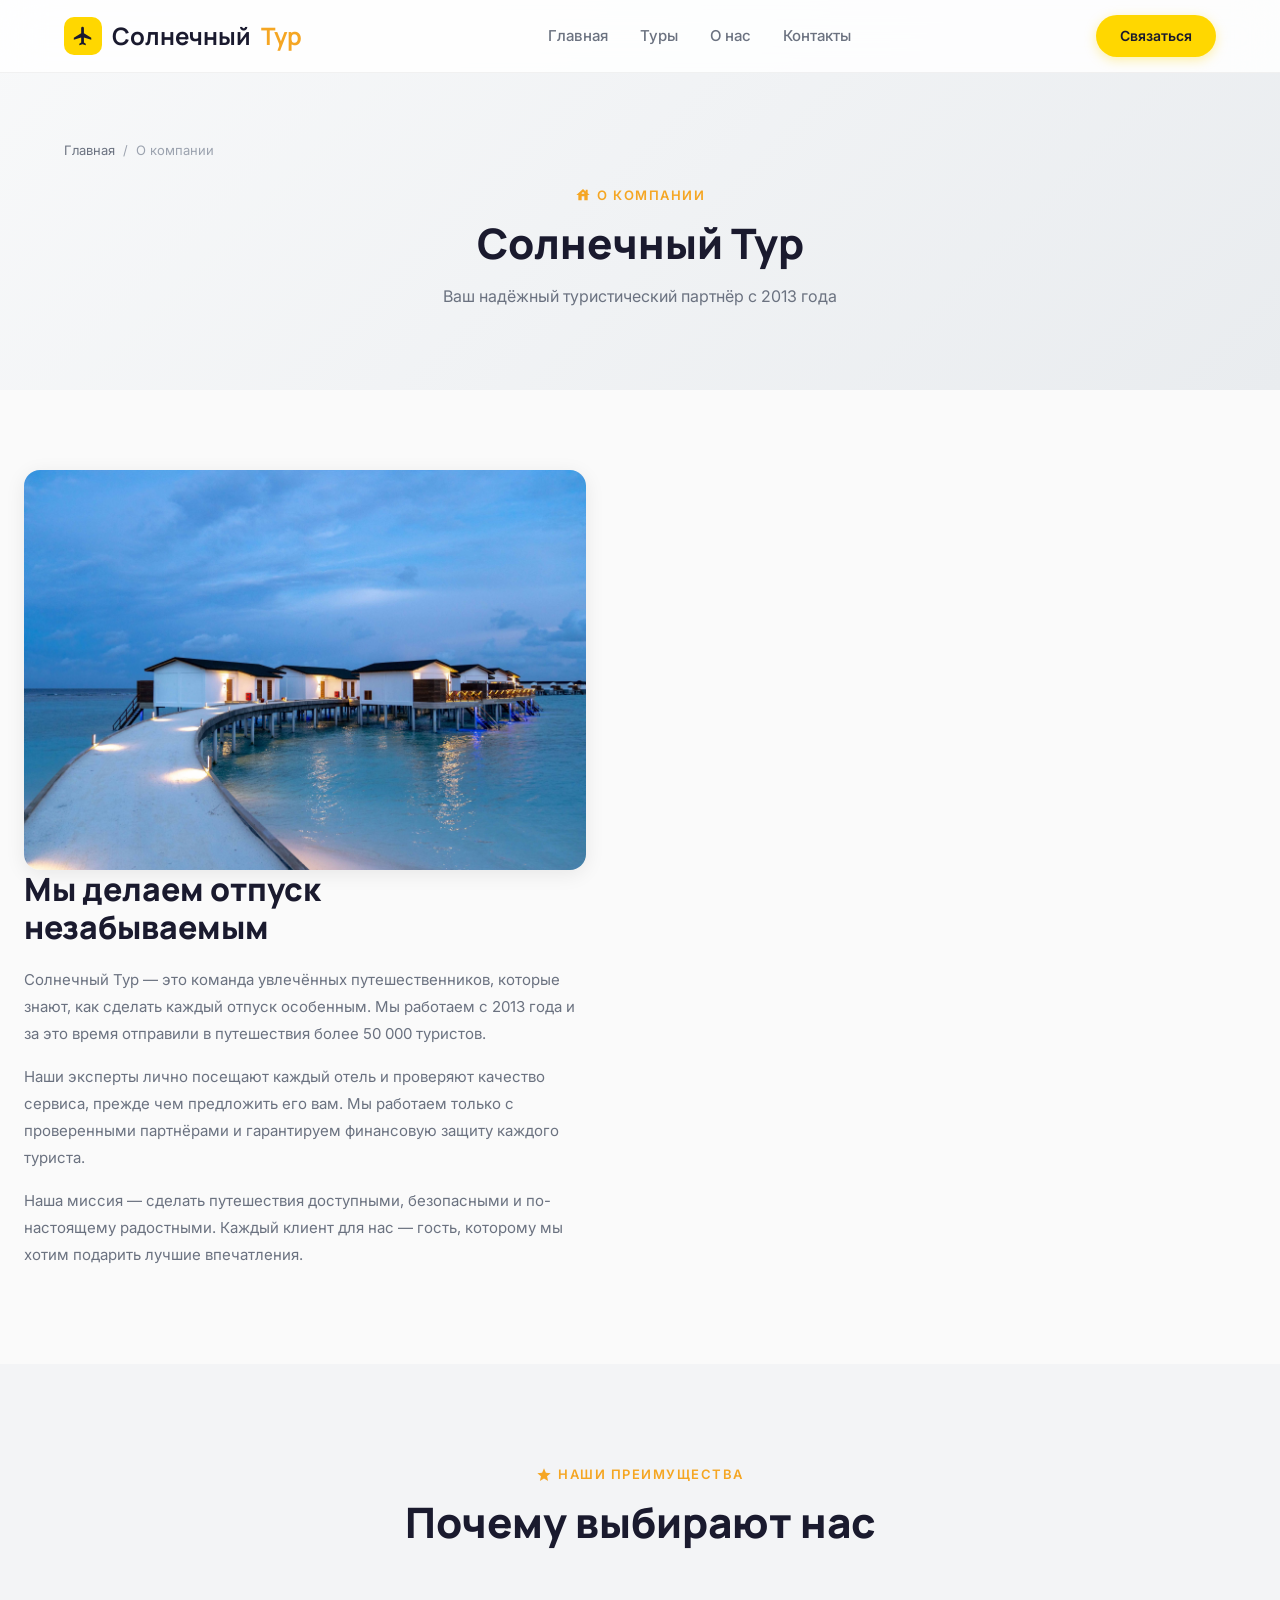
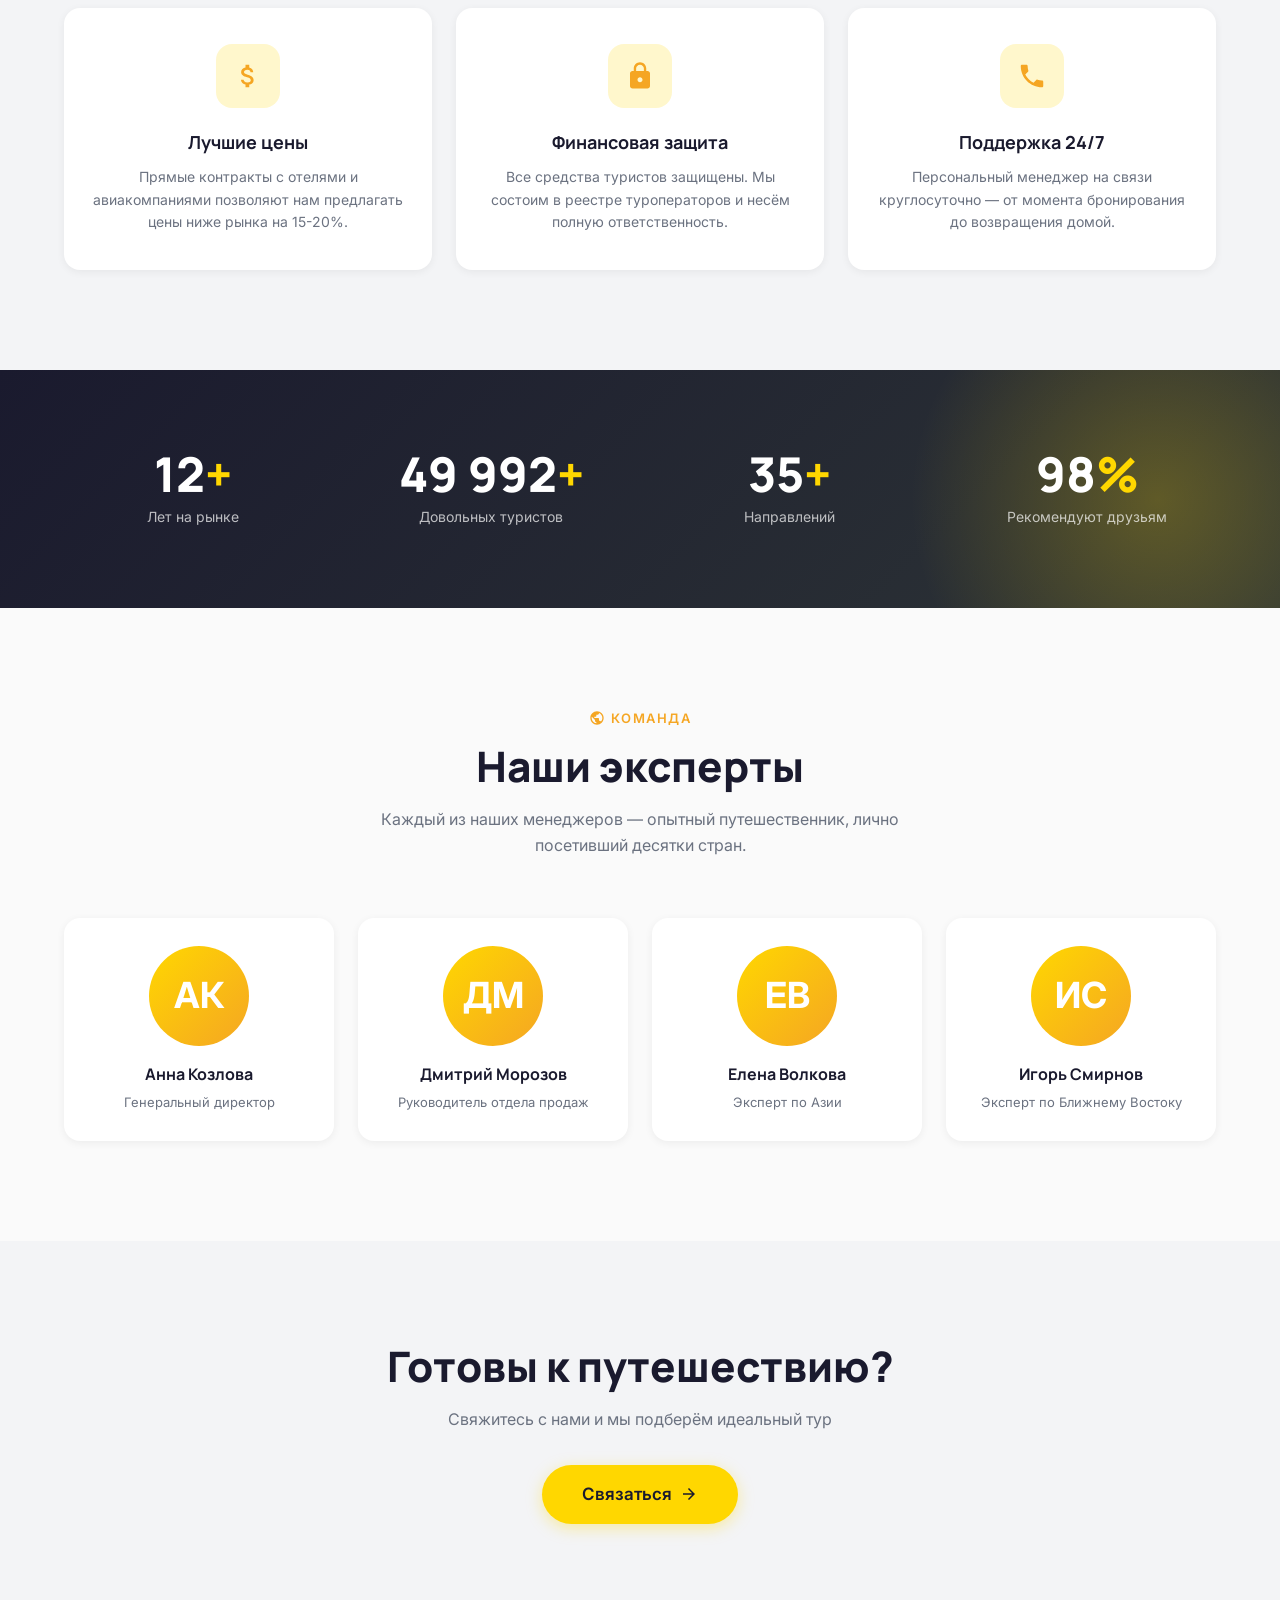
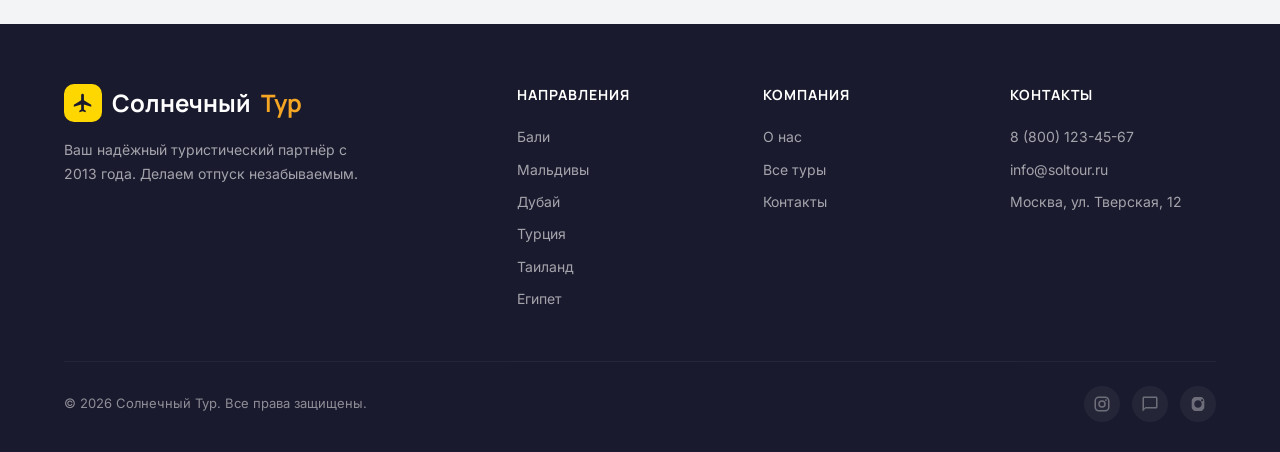
==== about.html @ a958a820 "Travel Agency: bottom nav + mobile optimized" ====
<!DOCTYPE html>
<html lang="ru">
<head>
  <meta charset="UTF-8">
  <meta name="viewport" content="width=device-width, initial-scale=1.0">
  <title>О компании — Солнечный Тур</title>
  <meta name="description" content="Солнечный Тур — турагенство с 12-летним опытом. Команда профессионалов, тысячи довольных туристов.">
  <link rel="preconnect" href="https://fonts.googleapis.com">
  <link rel="preconnect" href="https://fonts.gstatic.com" crossorigin>
  <link href="https://fonts.googleapis.com/css2?family=Inter:wght@400;500;600;700&family=Manrope:wght@600;700;800&display=swap" rel="stylesheet">
  <link rel="stylesheet" href="styles/style.css">
</head>
<body class="loading">

  <!-- Preloader -->
  <div class="preloader" id="preloader">
    <div class="preloader-logo">Солнечный<span>Тур</span></div>
    <div class="preloader-spinner"></div>
  </div>

  <!-- Header -->
  <header class="header" id="header">
    <div class="container header-inner">
      <a href="index.html" class="logo">
        <div class="logo-icon"><svg viewBox="0 0 24 24"><path d="M21 16v-2l-8-5V3.5A1.5 1.5 0 0 0 11.5 2 1.5 1.5 0 0 0 10 3.5V9l-8 5v2l8-2.5V19l-2 1.5V22l3.5-1 3.5 1v-1.5L13 19v-5.5l8 2.5z"/></svg></div>
        Солнечный<span>Тур</span>
      </a>
      <nav class="nav">
        <a href="index.html">Главная</a>
        <a href="catalog.html">Туры</a>
        <a href="about.html">О нас</a>
        <a href="contacts.html">Контакты</a>
      </nav>
      <a href="contacts.html" class="header-cta">Связаться</a>
    </div>
  </header>

  <!-- About Hero -->
  <section class="about-hero">
    <div class="container">
      <div class="breadcrumbs">
        <a href="index.html">Главная</a>
        <span class="sep">/</span>
        <span>О компании</span>
      </div>
      <div class="section-label"><svg viewBox="0 0 24 24"><path d="M19 9.3V4h-3v2.6L12 3 2 12h3v8h5v-6h4v6h5v-8h3l-3-2.7zm-9 .7c0-1.1.9-2 2-2s2 .9 2 2h-4z"/></svg> О компании</div>
      <h1 class="section-title">Солнечный Тур</h1>
      <p class="section-subtitle">Ваш надёжный туристический партнёр с 2013 года</p>
    </div>
  </section>

  <!-- About Intro -->
  <section class="about-intro">
    <div class="container">
      <div class="about-intro-img anim anim-left">
        <img src="images/maldives.jpg" alt="Путешествие" loading="lazy">
      </div>
      <div class="about-intro-text anim anim-right">
        <h2>Мы делаем отпуск <br>незабываемым</h2>
        <p>Солнечный Тур — это команда увлечённых путешественников, которые знают, как сделать каждый отпуск особенным. Мы работаем с 2013 года и за это время отправили в путешествия более 50 000 туристов.</p>
        <p>Наши эксперты лично посещают каждый отель и проверяют качество сервиса, прежде чем предложить его вам. Мы работаем только с проверенными партнёрами и гарантируем финансовую защиту каждого туриста.</p>
        <p>Наша миссия — сделать путешествия доступными, безопасными и по-настоящему радостными. Каждый клиент для нас — гость, которому мы хотим подарить лучшие впечатления.</p>
      </div>
    </div>
  </section>

  <!-- Advantages -->
  <section class="section section-alt">
    <div class="container">
      <div class="section-header anim anim-up">
        <div class="section-label"><svg viewBox="0 0 24 24"><path d="M12 17.27L18.18 21l-1.64-7.03L22 9.24l-7.19-.61L12 2 9.19 8.63 2 9.24l5.46 4.73L5.82 21z"/></svg> Наши преимущества</div>
        <h2 class="section-title">Почему выбирают нас</h2>
      </div>
      <div class="advantages-grid" data-anim-children="up">
        <div class="advantage-card anim anim-up">
          <div class="advantage-icon"><svg viewBox="0 0 24 24"><path d="M11.8 10.9c-2.27-.59-3-1.2-3-2.15 0-1.09 1.01-1.85 2.7-1.85 1.78 0 2.44.85 2.5 2.1h2.21c-.07-1.72-1.12-3.3-3.21-3.81V3h-3v2.16c-1.94.42-3.5 1.68-3.5 3.61 0 2.31 1.91 3.46 4.7 4.13 2.5.6 3 1.48 3 2.41 0 .69-.49 1.79-2.7 1.79-2.06 0-2.87-.92-2.98-2.1h-2.2c.12 2.19 1.76 3.42 3.68 3.83V21h3v-2.15c1.95-.37 3.5-1.5 3.5-3.55 0-2.84-2.43-3.81-4.7-4.4z"/></svg></div>
          <div class="advantage-title">Лучшие цены</div>
          <div class="advantage-desc">Прямые контракты с отелями и авиакомпаниями позволяют нам предлагать цены ниже рынка на 15-20%.</div>
        </div>
        <div class="advantage-card anim anim-up">
          <div class="advantage-icon"><svg viewBox="0 0 24 24"><path d="M18 8h-1V6c0-2.76-2.24-5-5-5S7 3.24 7 6v2H6c-1.1 0-2 .9-2 2v10c0 1.1.9 2 2 2h12c1.1 0 2-.9 2-2V10c0-1.1-.9-2-2-2zm-6 9c-1.1 0-2-.9-2-2s.9-2 2-2 2 .9 2 2-.9 2-2 2zm3.1-9H8.9V6c0-1.71 1.39-3.1 3.1-3.1 1.71 0 3.1 1.39 3.1 3.1v2z"/></svg></div>
          <div class="advantage-title">Финансовая защита</div>
          <div class="advantage-desc">Все средства туристов защищены. Мы состоим в реестре туроператоров и несём полную ответственность.</div>
        </div>
        <div class="advantage-card anim anim-up">
          <div class="advantage-icon"><svg viewBox="0 0 24 24"><path d="M20 15.5c-1.25 0-2.45-.2-3.57-.57-.35-.11-.74-.03-1.02.24l-2.2 2.2c-2.83-1.44-5.15-3.75-6.59-6.59l2.2-2.21c.28-.26.36-.65.25-1C8.7 6.45 8.5 5.25 8.5 4c0-.55-.45-1-1-1H4c-.55 0-1 .45-1 1 0 9.39 7.61 17 17 17 .55 0 1-.45 1-1v-3.5c0-.55-.45-1-1-1z"/></svg></div>
          <div class="advantage-title">Поддержка 24/7</div>
          <div class="advantage-desc">Персональный менеджер на связи круглосуточно — от момента бронирования до возвращения домой.</div>
        </div>
      </div>
    </div>
  </section>

  <!-- Counters -->
  <section class="counters">
    <div class="container">
      <div class="counters-grid">
        <div class="counter-item anim anim-up">
          <div class="counter-number"><span class="counter-scroll" data-target="12">0</span><span class="accent">+</span></div>
          <div class="counter-label">Лет на рынке</div>
        </div>
        <div class="counter-item anim anim-up">
          <div class="counter-number"><span class="counter-scroll" data-target="50000">0</span><span class="accent">+</span></div>
          <div class="counter-label">Довольных туристов</div>
        </div>
        <div class="counter-item anim anim-up">
          <div class="counter-number"><span class="counter-scroll" data-target="35">0</span><span class="accent">+</span></div>
          <div class="counter-label">Направлений</div>
        </div>
        <div class="counter-item anim anim-up">
          <div class="counter-number"><span class="counter-scroll" data-target="98">0</span><span class="accent">%</span></div>
          <div class="counter-label">Рекомендуют друзьям</div>
        </div>
      </div>
    </div>
  </section>

  <!-- Team -->
  <section class="section">
    <div class="container">
      <div class="section-header anim anim-up">
        <div class="section-label"><svg viewBox="0 0 24 24"><path d="M12 2C6.48 2 2 6.48 2 12s4.48 10 10 10 10-4.48 10-10S17.52 2 12 2zm-1 17.93c-3.94-.49-7-3.85-7-7.93 0-.62.08-1.21.21-1.79L9 15v1c0 1.1.9 2 2 2v1.93zm6.9-2.54c-.26-.81-1-1.39-1.9-1.39h-1v-3c0-.55-.45-1-1-1H8v-2h2c.55 0 1-.45 1-1V7h2c1.1 0 2-.9 2-2v-.41c2.93 1.19 5 4.06 5 7.41 0 2.08-.8 3.97-2.1 5.39z"/></svg> Команда</div>
        <h2 class="section-title">Наши эксперты</h2>
        <p class="section-subtitle">Каждый из наших менеджеров — опытный путешественник, лично посетивший десятки стран.</p>
      </div>
      <div class="team-grid" data-anim-children="up">
        <div class="team-card anim anim-up">
          <div class="team-card-img">АК</div>
          <div class="team-card-name">Анна Козлова</div>
          <div class="team-card-role">Генеральный директор</div>
        </div>
        <div class="team-card anim anim-up">
          <div class="team-card-img">ДМ</div>
          <div class="team-card-name">Дмитрий Морозов</div>
          <div class="team-card-role">Руководитель отдела продаж</div>
        </div>
        <div class="team-card anim anim-up">
          <div class="team-card-img">ЕВ</div>
          <div class="team-card-name">Елена Волкова</div>
          <div class="team-card-role">Эксперт по Азии</div>
        </div>
        <div class="team-card anim anim-up">
          <div class="team-card-img">ИС</div>
          <div class="team-card-name">Игорь Смирнов</div>
          <div class="team-card-role">Эксперт по Ближнему Востоку</div>
        </div>
      </div>
    </div>
  </section>

  <!-- CTA -->
  <section class="section section-alt">
    <div class="container" style="text-align: center;">
      <div class="anim anim-up">
        <h2 class="section-title" style="margin-bottom: 16px;">Готовы к путешествию?</h2>
        <p class="section-subtitle" style="margin: 0 auto 32px;">Свяжитесь с нами и мы подберём идеальный тур</p>
        <a href="contacts.html" class="btn-primary" style="font-size: 17px; padding: 16px 40px;">Связаться <svg viewBox="0 0 24 24"><path d="M12 4l-1.41 1.41L16.17 11H4v2h12.17l-5.58 5.59L12 20l8-8z"/></svg></a>
      </div>
    </div>
  </section>

  <!-- Footer -->
  <footer class="footer">
    <div class="container">
      <div class="footer-grid">
        <div class="footer-brand">
          <div class="logo"><div class="logo-icon"><svg viewBox="0 0 24 24"><path d="M21 16v-2l-8-5V3.5A1.5 1.5 0 0 0 11.5 2 1.5 1.5 0 0 0 10 3.5V9l-8 5v2l8-2.5V19l-2 1.5V22l3.5-1 3.5 1v-1.5L13 19v-5.5l8 2.5z"/></svg></div>Солнечный<span>Тур</span></div>
          <p>Ваш надёжный туристический партнёр с 2013 года. Делаем отпуск незабываемым.</p>
        </div>
        <div class="footer-col">
          <div class="footer-col-title">Направления</div>
          <a href="tour.html?id=bali">Бали</a>
          <a href="tour.html?id=maldives">Мальдивы</a>
          <a href="tour.html?id=dubai">Дубай</a>
          <a href="tour.html?id=turkey">Турция</a>
          <a href="tour.html?id=thailand">Таиланд</a>
          <a href="tour.html?id=egypt">Египет</a>
        </div>
        <div class="footer-col">
          <div class="footer-col-title">Компания</div>
          <a href="about.html">О нас</a>
          <a href="catalog.html">Все туры</a>
          <a href="contacts.html">Контакты</a>
        </div>
        <div class="footer-col">
          <div class="footer-col-title">Контакты</div>
          <a href="tel:+78001234567">8 (800) 123-45-67</a>
          <a href="mailto:info@soltour.ru">info@soltour.ru</a>
          <a href="#">Москва, ул. Тверская, 12</a>
        </div>
      </div>
      <div class="footer-bottom">
        <div>&copy; 2026 Солнечный Тур. Все права защищены.</div>
        <div class="footer-socials">
          <a href="#" class="footer-social"><svg viewBox="0 0 24 24"><path d="M7.8 2h8.4C19.4 2 22 4.6 22 7.8v8.4a5.8 5.8 0 0 1-5.8 5.8H7.8C4.6 22 2 19.4 2 16.2V7.8A5.8 5.8 0 0 1 7.8 2m-.2 2A3.6 3.6 0 0 0 4 7.6v8.8C4 18.39 5.61 20 7.6 20h8.8a3.6 3.6 0 0 0 3.6-3.6V7.6C20 5.61 18.39 4 16.4 4H7.6m9.65 1.5a1.25 1.25 0 0 1 1.25 1.25A1.25 1.25 0 0 1 17.25 8 1.25 1.25 0 0 1 16 6.75a1.25 1.25 0 0 1 1.25-1.25M12 7a5 5 0 0 1 5 5 5 5 0 0 1-5 5 5 5 0 0 1-5-5 5 5 0 0 1 5-5m0 2a3 3 0 0 0-3 3 3 3 0 0 0 3 3 3 3 0 0 0 3-3 3 3 0 0 0-3-3z"/></svg></a>
          <a href="#" class="footer-social"><svg viewBox="0 0 24 24"><path d="M20 2H4c-1.1 0-2 .9-2 2v18l4-4h14c1.1 0 2-.9 2-2V4c0-1.1-.9-2-2-2zm0 14H6l-2 2V4h16v12z"/></svg></a>
          <a href="#" class="footer-social"><svg viewBox="0 0 24 24"><path d="M19.54 5.23l-1.39-1.68C17.67 3.05 16.91 2.7 16 2.7H8c-.91 0-1.67.35-2.15.85L4.46 5.23C3.93 5.87 3.6 6.7 3.6 7.6v8.8c0 .9.33 1.73.86 2.37l1.39 1.68c.48.5 1.24.85 2.15.85h8c.91 0 1.67-.35 2.15-.85l1.39-1.68c.53-.64.86-1.47.86-2.37V7.6c0-.9-.33-1.73-.86-2.37zM12 17c-2.76 0-5-2.24-5-5s2.24-5 5-5 5 2.24 5 5-2.24 5-5 5zm5.5-8.5c-.83 0-1.5-.67-1.5-1.5s.67-1.5 1.5-1.5 1.5.67 1.5 1.5-.67 1.5-1.5 1.5z"/></svg></a>
        </div>
      </div>
    </div>
  </footer>

  <!-- Bottom Mobile Navigation -->
  <nav class="bottom-nav">
    <a href="index.html" class="bottom-nav-item" data-page="home">
      <svg class="bottom-nav-icon" viewBox="0 0 24 24" fill="none" stroke="currentColor" stroke-width="2" stroke-linecap="round" stroke-linejoin="round"><path d="M3 9l9-7 9 7v11a2 2 0 0 1-2 2H5a2 2 0 0 1-2-2z"/><polyline points="9 22 9 12 15 12 15 22"/></svg>
      <span class="bottom-nav-label">Главная</span>
    </a>
    <a href="catalog.html" class="bottom-nav-item" data-page="catalog">
      <svg class="bottom-nav-icon" viewBox="0 0 24 24" fill="none" stroke="currentColor" stroke-width="2" stroke-linecap="round" stroke-linejoin="round"><circle cx="12" cy="12" r="10"/><line x1="2" y1="12" x2="22" y2="12"/><path d="M12 2a15.3 15.3 0 0 1 4 10 15.3 15.3 0 0 1-4 10 15.3 15.3 0 0 1-4-10 15.3 15.3 0 0 1 4-10z"/></svg>
      <span class="bottom-nav-label">Туры</span>
    </a>
    <a href="about.html" class="bottom-nav-item" data-page="about">
      <svg class="bottom-nav-icon" viewBox="0 0 24 24" fill="none" stroke="currentColor" stroke-width="2" stroke-linecap="round" stroke-linejoin="round"><circle cx="12" cy="12" r="10"/><line x1="12" y1="16" x2="12" y2="12"/><line x1="12" y1="8" x2="12.01" y2="8"/></svg>
      <span class="bottom-nav-label">О нас</span>
    </a>
    <a href="contacts.html" class="bottom-nav-item" data-page="contacts">
      <svg class="bottom-nav-icon" viewBox="0 0 24 24" fill="none" stroke="currentColor" stroke-width="2" stroke-linecap="round" stroke-linejoin="round"><path d="M22 16.92v3a2 2 0 0 1-2.18 2 19.79 19.79 0 0 1-8.63-3.07 19.5 19.5 0 0 1-6-6 19.79 19.79 0 0 1-3.07-8.67A2 2 0 0 1 4.11 2h3a2 2 0 0 1 2 1.72 12.84 12.84 0 0 0 .7 2.81 2 2 0 0 1-.45 2.11L8.09 9.91a16 16 0 0 0 6 6l1.27-1.27a2 2 0 0 1 2.11-.45 12.84 12.84 0 0 0 2.81.7A2 2 0 0 1 22 16.92z"/></svg>
      <span class="bottom-nav-label">Контакты</span>
    </a>
  </nav>

  <script src="javascript/main.js"></script>
</body>
</html>
---- styles/style.css ----
/* ===== RESET & BASE ===== */
*, *::before, *::after { margin: 0; padding: 0; box-sizing: border-box; }

:root {
  --white: #FFFFFF;
  --bg: #FAFAFA;
  --bg-alt: #F3F4F6;
  --text-dark: #1A1A2E;
  --text-gray: #6B7280;
  --text-light: #9CA3AF;
  --accent: #FFD700;
  --accent-hover: #FFE44D;
  --accent-light: rgba(255, 215, 0, 0.2);
  --accent-dark: #F5A623;
  --red: #E63946;
  --red-light: rgba(230, 57, 70, 0.1);
  --card-bg: #FFFFFF;
  --shadow-sm: 0 2px 8px rgba(0,0,0,0.06);
  --shadow-md: 0 4px 20px rgba(0,0,0,0.08);
  --shadow-lg: 0 8px 40px rgba(0,0,0,0.12);
  --radius: 16px;
  --radius-sm: 10px;
  --radius-pill: 30px;
  --transition: 0.3s cubic-bezier(0.4, 0, 0.2, 1);
  --font-body: 'Inter', sans-serif;
  --font-heading: 'Manrope', sans-serif;
}

html { scroll-behavior: smooth; overflow-x: clip; }
body {
  font-family: var(--font-body);
  background: var(--bg);
  color: var(--text-dark);
  line-height: 1.6;
  overflow-x: clip;
  -webkit-font-smoothing: antialiased;
}

a { text-decoration: none; color: inherit; }
ul { list-style: none; }
img { max-width: 100%; height: auto; display: block; }
button { cursor: pointer; border: none; background: none; font-family: inherit; }
input, textarea, select { font-family: inherit; }

.container { max-width: 1200px; margin: 0 auto; padding: 0 24px; }

/* ===== SVG ICONS ===== */
.icon {
  display: inline-flex;
  align-items: center;
  justify-content: center;
  width: 1em;
  height: 1em;
  flex-shrink: 0;
}
.icon svg {
  width: 100%;
  height: 100%;
  fill: currentColor;
}

/* ===== ANIMATIONS ===== */
@keyframes fadeInUp {
  from { opacity: 0; transform: translateY(40px); }
  to { opacity: 1; transform: translateY(0); }
}
@keyframes float {
  0%, 100% { transform: translateY(0); }
  50% { transform: translateY(-10px); }
}
@keyframes pulse {
  0%, 100% { transform: scale(1); }
  50% { transform: scale(1.05); }
}
@keyframes planeFly {
  0% { transform: translateX(-220px) translateY(0); opacity: 0; }
  5% { opacity: 0.85; }
  90% { opacity: 0.85; }
  100% { transform: translateX(calc(100vw + 220px)) translateY(-30px); opacity: 0; }
}
@keyframes spin { to { transform: rotate(360deg); } }

.anim { opacity: 0; transition: opacity 0.6s ease, transform 0.6s ease; }
.anim-up { transform: translateY(40px); }
.anim-left { transform: translateX(-40px); }
.anim-right { transform: translateX(40px); }
.anim-scale { transform: scale(0.9); }
.anim-show { opacity: 1 !important; transform: translateY(0) translateX(0) scale(1) !important; }

[data-anim-children="up"] > *:nth-child(1) { transition-delay: 0.0s; }
[data-anim-children="up"] > *:nth-child(2) { transition-delay: 0.06s; }
[data-anim-children="up"] > *:nth-child(3) { transition-delay: 0.12s; }
[data-anim-children="up"] > *:nth-child(4) { transition-delay: 0.18s; }
[data-anim-children="up"] > *:nth-child(5) { transition-delay: 0.24s; }
[data-anim-children="up"] > *:nth-child(6) { transition-delay: 0.30s; }
[data-anim-children="up"] > *:nth-child(7) { transition-delay: 0.36s; }
[data-anim-children="up"] > *:nth-child(8) { transition-delay: 0.42s; }

/* ===== HEADER ===== */
.header {
  position: fixed;
  top: 0;
  left: 0;
  right: 0;
  z-index: 1000;
  background: rgba(255, 255, 255, 0.85);
  backdrop-filter: blur(20px);
  -webkit-backdrop-filter: blur(20px);
  border-bottom: 1px solid rgba(0,0,0,0.05);
  transition: var(--transition);
}
.header.scrolled { box-shadow: var(--shadow-sm); }
.header-inner {
  display: flex;
  align-items: center;
  justify-content: space-between;
  height: 72px;
}
.logo {
  font-family: var(--font-heading);
  font-weight: 700;
  font-size: 24px;
  color: var(--text-dark);
  display: flex;
  align-items: center;
  gap: 10px;
}
.logo-icon {
  width: 38px;
  height: 38px;
  background: var(--accent);
  border-radius: 10px;
  display: flex;
  align-items: center;
  justify-content: center;
}
.logo-icon svg { width: 22px; height: 22px; fill: var(--text-dark); }
.logo span { color: var(--accent-dark); }

.nav { display: flex; align-items: center; gap: 32px; }
.nav a {
  font-size: 15px;
  font-weight: 500;
  color: var(--text-gray);
  transition: var(--transition);
  position: relative;
}
.nav a::after {
  content: '';
  position: absolute;
  bottom: -4px;
  left: 0;
  width: 0;
  height: 2px;
  background: var(--accent);
  transition: var(--transition);
  border-radius: 1px;
}
.nav a:hover { color: var(--text-dark); }
.nav a:hover::after { width: 100%; }

.header-cta {
  background: var(--accent);
  color: var(--text-dark);
  padding: 10px 24px;
  border-radius: var(--radius-pill);
  font-weight: 600;
  font-size: 14px;
  transition: var(--transition);
  box-shadow: 0 3px 12px rgba(255,215,0,0.35);
}
.header-cta:hover { background: var(--accent-hover); transform: translateY(-1px); box-shadow: 0 6px 20px rgba(255,215,0,0.5); }
.header-cta:active { transform: translateY(1px); box-shadow: 0 2px 6px rgba(255,215,0,0.3); }

/* ===== HERO ===== */
.hero {
  position: relative;
  min-height: 100vh;
  display: flex;
  align-items: center;
  overflow: hidden;
  background: #1A1A2E;
}
.hero-bg { position: absolute; inset: 0; z-index: 1; }
.hero-bg img { width: 100%; height: 100%; object-fit: cover; }
.hero-overlay {
  position: absolute;
  inset: 0;
  background: linear-gradient(135deg, rgba(26,26,46,0.65) 0%, rgba(26,26,46,0.4) 40%, rgba(26,26,46,0.25) 70%, rgba(255,215,0,0.1) 100%);
  z-index: 2;
}
/* Airplane animation removed — photo is now the hero background */

.hero-content {
  position: relative;
  z-index: 4;
  color: white;
  max-width: 700px;
  margin-left: 0;
  padding-right: 40px;
  padding-left: 24px;
}
.hero-title {
  font-family: var(--font-heading);
  font-size: clamp(40px, 6vw, 72px);
  font-weight: 800;
  line-height: 1.1;
  margin-bottom: 20px;
}
.hero-title .highlight {
  background: linear-gradient(135deg, #FFD700 0%, #FFAA00 100%);
  -webkit-background-clip: text;
  -webkit-text-fill-color: transparent;
  background-clip: text;
}
.hero-subtitle {
  font-size: 18px;
  line-height: 1.7;
  opacity: 0.9;
  margin-bottom: 36px;
  max-width: 520px;
}
.hero-actions { display: flex; gap: 16px; flex-wrap: wrap; }
.btn-primary {
  background: var(--accent);
  color: var(--text-dark);
  padding: 14px 32px;
  border-radius: var(--radius-pill);
  font-weight: 600;
  font-size: 15px;
  transition: var(--transition);
  display: inline-flex;
  align-items: center;
  gap: 8px;
  box-shadow: 0 4px 16px rgba(255,215,0,0.35);
}
.btn-primary:hover { background: var(--accent-hover); transform: translateY(-2px); box-shadow: 0 8px 28px rgba(255,215,0,0.5); }
.btn-primary:active { transform: translateY(1px); box-shadow: 0 2px 8px rgba(255,215,0,0.3); }
.btn-primary svg { width: 18px; height: 18px; fill: var(--text-dark); transition: transform 0.3s; }
.btn-primary:hover svg { transform: translateX(3px); }

.btn-secondary {
  background: rgba(255,255,255,0.15);
  color: white;
  padding: 14px 32px;
  border-radius: var(--radius-pill);
  font-weight: 600;
  font-size: 15px;
  transition: var(--transition);
  border: 1px solid rgba(255,255,255,0.3);
  backdrop-filter: blur(10px);
  display: inline-flex;
  align-items: center;
  gap: 8px;
}
.btn-secondary:hover { background: rgba(255,255,255,0.25); transform: translateY(-2px); }

.hero-stats {
  position: absolute;
  bottom: 60px;
  right: 60px;
  z-index: 4;
  display: flex;
  gap: 40px;
}
.hero-stat { text-align: center; color: white; }
.hero-stat-number {
  font-family: var(--font-heading);
  font-size: 36px;
  font-weight: 800;
}
.hero-stat-label {
  font-size: 13px;
  opacity: 0.8;
  margin-top: 4px;
}

/* ===== SECTION COMMON ===== */
.section { padding: 100px 0; }
.section-alt { background: var(--bg-alt); }
.section-header { text-align: center; margin-bottom: 60px; }
.section-label {
  display: inline-flex;
  align-items: center;
  gap: 6px;
  font-size: 13px;
  font-weight: 600;
  text-transform: uppercase;
  letter-spacing: 1.5px;
  color: var(--accent-dark);
  margin-bottom: 12px;
}
.section-label svg { width: 16px; height: 16px; fill: var(--accent-dark); }
.section-title {
  font-family: var(--font-heading);
  font-size: clamp(28px, 4vw, 42px);
  font-weight: 800;
  line-height: 1.2;
  color: var(--text-dark);
}
.section-subtitle {
  font-size: 16px;
  color: var(--text-gray);
  margin-top: 16px;
  max-width: 600px;
  margin-left: auto;
  margin-right: auto;
}

/* ===== POPULAR DESTINATIONS ===== */
.destinations-grid {
  display: grid;
  grid-template-columns: repeat(auto-fill, minmax(340px, 1fr));
  gap: 24px;
}
.destination-card {
  position: relative;
  border-radius: var(--radius);
  overflow: hidden;
  background: var(--card-bg);
  box-shadow: var(--shadow-sm);
  transition: var(--transition);
  cursor: pointer;
}
.destination-card:hover { transform: translateY(-6px); box-shadow: var(--shadow-lg); }
.destination-card-img {
  height: 240px;
  overflow: hidden;
  position: relative;
}
.destination-card-img img {
  width: 100%;
  height: 100%;
  object-fit: cover;
  transition: transform 0.5s ease;
}
.destination-card:hover .destination-card-img img { transform: scale(1.08); }
.destination-card-badge {
  position: absolute;
  top: 16px;
  left: 16px;
  background: var(--accent);
  color: var(--text-dark);
  padding: 6px 14px;
  border-radius: var(--radius-pill);
  font-size: 12px;
  font-weight: 700;
  text-transform: uppercase;
  letter-spacing: 0.5px;
}
.destination-card-badge.hot { background: var(--accent-dark); color: white; }
.destination-card-body { padding: 20px 24px 24px; }
.destination-card-location {
  display: flex;
  align-items: center;
  gap: 6px;
  font-size: 13px;
  color: var(--text-gray);
  margin-bottom: 8px;
}
.destination-card-location svg { width: 14px; height: 14px; fill: var(--text-gray); flex-shrink: 0; }
.destination-card-title {
  font-family: var(--font-heading);
  font-size: 20px;
  font-weight: 700;
  color: var(--text-dark);
  margin-bottom: 12px;
}
.destination-card-meta {
  display: flex;
  align-items: center;
  gap: 16px;
  margin-bottom: 16px;
}
.destination-card-meta-item {
  display: flex;
  align-items: center;
  gap: 6px;
  font-size: 13px;
  color: var(--text-gray);
}
.destination-card-meta-item svg { width: 14px; height: 14px; fill: var(--text-gray); flex-shrink: 0; }
.destination-card-bottom {
  display: flex;
  align-items: center;
  justify-content: space-between;
  padding-top: 16px;
  border-top: 1px solid var(--bg-alt);
}
.destination-card-price {
  font-family: var(--font-heading);
  font-size: 22px;
  font-weight: 800;
  color: var(--accent-dark);
}
.destination-card-price span {
  font-size: 14px;
  font-weight: 400;
  color: var(--text-gray);
}
.destination-card-btn {
  background: var(--accent);
  color: var(--text-dark);
  padding: 10px 20px;
  border-radius: var(--radius-pill);
  font-weight: 600;
  font-size: 13px;
  transition: var(--transition);
  box-shadow: 0 3px 10px rgba(255,215,0,0.3);
}
.destination-card-btn:hover {
  background: var(--accent-hover);
  color: var(--text-dark);
  box-shadow: 0 5px 16px rgba(255,215,0,0.45);
}

/* ===== WHY US / ADVANTAGES ===== */
.advantages-grid {
  display: grid;
  grid-template-columns: repeat(3, 1fr);
  gap: 24px;
}
.advantage-card {
  background: var(--card-bg);
  border-radius: var(--radius);
  padding: 36px 28px;
  text-align: center;
  box-shadow: var(--shadow-sm);
  transition: var(--transition);
  position: relative;
  overflow: hidden;
}
.advantage-card::before {
  content: '';
  position: absolute;
  bottom: 0;
  left: 0;
  right: 0;
  height: 3px;
  background: linear-gradient(90deg, var(--accent), var(--accent-dark));
  transform: scaleX(0);
  transition: transform 0.4s ease;
}
.advantage-card:hover::before { transform: scaleX(1); }
.advantage-card:hover { transform: translateY(-4px); box-shadow: var(--shadow-md); }
.advantage-icon {
  width: 64px;
  height: 64px;
  margin: 0 auto 20px;
  background: var(--accent-light);
  border-radius: 16px;
  display: flex;
  align-items: center;
  justify-content: center;
  transition: var(--transition);
}
.advantage-icon svg { width: 30px; height: 30px; fill: var(--accent-dark); transition: fill 0.3s; }
.advantage-card:hover .advantage-icon {
  background: var(--accent);
  transform: scale(1.05);
}
.advantage-card:hover .advantage-icon svg { fill: var(--text-dark); }

.advantage-title {
  font-family: var(--font-heading);
  font-size: 18px;
  font-weight: 700;
  margin-bottom: 10px;
  color: var(--text-dark);
}
.advantage-desc {
  font-size: 14px;
  color: var(--text-gray);
  line-height: 1.6;
}

/* ===== COUNTERS ===== */
.counters {
  background: linear-gradient(135deg, var(--text-dark) 0%, #2D3436 100%);
  padding: 80px 0;
  position: relative;
  overflow: hidden;
}
.counters::before {
  content: '';
  position: absolute;
  top: -50%;
  right: -10%;
  width: 500px;
  height: 500px;
  background: radial-gradient(circle, rgba(255,215,0,0.25) 0%, transparent 70%);
  border-radius: 50%;
}
.counters-grid {
  display: grid;
  grid-template-columns: repeat(4, 1fr);
  gap: 40px;
  text-align: center;
}
.counter-item { color: white; }
.counter-number {
  font-family: var(--font-heading);
  font-size: 48px;
  font-weight: 800;
  line-height: 1;
  margin-bottom: 8px;
}
.counter-number .accent { color: var(--accent); }
.counter-label {
  font-size: 14px;
  opacity: 0.7;
}

/* ===== REVIEWS ===== */
.reviews-grid {
  display: grid;
  grid-template-columns: repeat(auto-fill, minmax(340px, 1fr));
  gap: 24px;
}
.review-card {
  background: var(--card-bg);
  border-radius: var(--radius);
  padding: 28px;
  box-shadow: var(--shadow-sm);
  transition: var(--transition);
  position: relative;
  display: flex;
  flex-direction: column;
  min-height: 280px;
}
.review-card:hover { transform: translateY(-3px); box-shadow: var(--shadow-md); }
.review-card::before {
  content: '\201C';
  position: absolute;
  top: 16px;
  right: 24px;
  font-size: 60px;
  font-family: Georgia, serif;
  color: var(--accent-light);
  line-height: 1;
}
.review-stars {
  display: flex;
  gap: 3px;
  margin-bottom: 14px;
}
.review-stars svg { width: 16px; height: 16px; fill: var(--accent); }

.review-author {
  display: flex;
  align-items: center;
  gap: 12px;
  margin-top: auto;
  padding-top: 16px;
  border-top: 1px solid var(--bg-alt);
  position: absolute;
  bottom: 28px;
  left: 28px;
  right: 28px;
}
.review-text {
  font-size: 15px;
  color: var(--text-gray);
  line-height: 1.7;
  margin-bottom: 60px;
  font-style: italic;
}
.review-avatar {
  width: 42px;
  height: 42px;
  border-radius: 50%;
  background: linear-gradient(135deg, var(--accent), var(--accent-dark));
  display: flex;
  align-items: center;
  justify-content: center;
  color: white;
  font-weight: 700;
  font-size: 16px;
}
.review-author-name {
  font-weight: 600;
  font-size: 14px;
  color: var(--text-dark);
}
.review-author-tour {
  font-size: 12px;
  color: var(--text-light);
}

/* ===== CATALOG PAGE ===== */
.catalog-hero {
  padding: 140px 0 60px;
  background: linear-gradient(135deg, #f8f9fa 0%, #e9ecef 100%);
  text-align: center;
}
.catalog-filters {
  display: flex;
  align-items: center;
  justify-content: center;
  gap: 10px;
  padding: 24px 0;
  background: var(--white);
  position: sticky;
  top: 72px;
  z-index: 100;
  border-bottom: 1px solid var(--bg-alt);
  flex-wrap: wrap;
}
.filter-btn {
  padding: 10px 22px;
  border-radius: var(--radius-pill);
  font-size: 14px;
  font-weight: 500;
  color: var(--text-gray);
  background: var(--bg-alt);
  transition: var(--transition);
}
.filter-btn:hover { color: var(--text-dark); background: #e5e7eb; }
.filter-btn.active {
  background: var(--accent);
  color: var(--text-dark);
  font-weight: 600;
  box-shadow: 0 3px 10px rgba(255,215,0,0.3);
}
.filter-btn:hover { box-shadow: 0 2px 8px rgba(255,215,0,0.3); }

.catalog-grid {
  display: grid;
  grid-template-columns: repeat(auto-fill, minmax(340px, 1fr));
  gap: 24px;
  padding: 40px 0 80px;
}

.no-results {
  text-align: center;
  padding: 60px 0;
  color: var(--text-gray);
  font-size: 16px;
  grid-column: 1 / -1;
}

/* ===== TOUR DETAIL PAGE ===== */
.tour-hero {
  position: relative;
  height: 100vh;
  min-height: 600px;
  display: flex;
  align-items: flex-end;
  overflow: hidden;
}
.tour-hero img {
  position: absolute;
  inset: 0;
  width: 100%;
  height: 100%;
  object-fit: cover;
}
.tour-hero-overlay {
  position: absolute;
  inset: 0;
  background: linear-gradient(to top, rgba(26,26,46,0.9) 0%, rgba(26,26,46,0.3) 50%, transparent 100%);
}
.tour-hero-content {
  position: relative;
  z-index: 2;
  padding-bottom: 80px;
  color: white;
  width: 100%;
}
.tour-hero-badge {
  display: inline-block;
  background: var(--accent);
  color: var(--text-dark);
  padding: 6px 16px;
  border-radius: var(--radius-pill);
  font-size: 13px;
  font-weight: 700;
  margin-bottom: 16px;
}
.tour-hero-title {
  font-family: var(--font-heading);
  font-size: clamp(32px, 5vw, 56px);
  font-weight: 800;
  line-height: 1.1;
  margin-bottom: 16px;
}
.tour-hero-meta {
  display: flex;
  align-items: center;
  gap: 24px;
  flex-wrap: wrap;
}
.tour-hero-meta-item {
  display: flex;
  align-items: center;
  gap: 8px;
  font-size: 15px;
  opacity: 0.9;
}
.tour-hero-meta-item svg { width: 16px; height: 16px; fill: white; opacity: 0.8; }

.tour-detail { padding: 80px 0; }
.tour-layout {
  display: grid;
  grid-template-columns: 1fr 380px;
  gap: 48px;
  align-items: start;
}
.tour-section { margin-bottom: 48px; }
.tour-section-title {
  font-family: var(--font-heading);
  font-size: 24px;
  font-weight: 700;
  color: var(--text-dark);
  margin-bottom: 20px;
  display: flex;
  align-items: center;
  gap: 10px;
}
.tour-section-title svg { width: 24px; height: 24px; fill: var(--accent-dark); }
.tour-description {
  font-size: 15px;
  color: var(--text-gray);
  line-height: 1.8;
}
.tour-description p { margin-bottom: 16px; }

.tour-includes {
  display: grid;
  grid-template-columns: 1fr 1fr;
  gap: 12px;
}
.tour-includes-item {
  display: flex;
  align-items: center;
  gap: 10px;
  font-size: 14px;
  color: var(--text-dark);
  padding: 12px 16px;
  background: var(--bg-alt);
  border-radius: var(--radius-sm);
}
.tour-includes-item svg { width: 16px; height: 16px; flex-shrink: 0; }
.tour-includes-item.yes svg { fill: #10B981; }
.tour-includes-item.no svg { fill: var(--text-light); }
.tour-includes-item.no { color: var(--text-light); }

.tour-gallery {
  display: grid;
  grid-template-columns: 1fr 1fr;
  gap: 12px;
}
.tour-gallery-img {
  border-radius: var(--radius-sm);
  overflow: hidden;
  height: 200px;
}
.tour-gallery-img img {
  width: 100%;
  height: 100%;
  object-fit: cover;
  transition: transform 0.4s ease;
}
.tour-gallery-img:hover img { transform: scale(1.05); }

.tour-booking-card {
  background: var(--card-bg);
  border-radius: var(--radius);
  padding: 32px;
  box-shadow: var(--shadow-md);
  position: sticky;
  top: 96px;
}
.tour-booking-price {
  font-family: var(--font-heading);
  font-size: 32px;
  font-weight: 800;
  color: var(--accent-dark);
  margin-bottom: 4px;
}
.tour-booking-price span {
  font-size: 16px;
  font-weight: 400;
  color: var(--text-gray);
}
.tour-booking-note {
  font-size: 13px;
  color: var(--text-light);
  margin-bottom: 24px;
}
.tour-booking-info { margin-bottom: 24px; }
.tour-booking-info-item {
  display: flex;
  align-items: center;
  justify-content: space-between;
  padding: 12px 0;
  border-bottom: 1px solid var(--bg-alt);
  font-size: 14px;
}
.tour-booking-info-item:last-child { border: none; }
.tour-booking-info-label { color: var(--text-gray); }
.tour-booking-info-value { font-weight: 600; color: var(--text-dark); }
.tour-booking-btn {
  width: 100%;
  background: var(--accent);
  color: var(--text-dark);
  padding: 16px;
  border-radius: var(--radius-pill);
  font-weight: 700;
  font-size: 16px;
  transition: var(--transition);
  display: flex;
  align-items: center;
  justify-content: center;
  gap: 8px;
  box-shadow: 0 4px 16px rgba(255,215,0,0.35);
}
.tour-booking-btn:hover { background: var(--accent-hover); transform: translateY(-2px); box-shadow: 0 8px 28px rgba(255,215,0,0.5); }
.tour-booking-btn:active { transform: translateY(1px); box-shadow: 0 2px 8px rgba(255,215,0,0.3); }
.tour-booking-btn svg { width: 18px; height: 18px; fill: var(--text-dark); }

/* ===== ABOUT PAGE ===== */
.about-hero {
  padding: 140px 0 80px;
  background: linear-gradient(135deg, #f8f9fa 0%, #e9ecef 100%);
  text-align: center;
}
.about-intro {
  display: grid;
  grid-template-columns: 1fr 1fr;
  gap: 60px;
  align-items: center;
  padding: 80px 0;
}
.about-intro-img {
  border-radius: var(--radius);
  overflow: hidden;
  height: 400px;
  box-shadow: var(--shadow-md);
}
.about-intro-img img { width: 100%; height: 100%; object-fit: cover; }
.about-intro-text h2 {
  font-family: var(--font-heading);
  font-size: 32px;
  font-weight: 800;
  margin-bottom: 20px;
  line-height: 1.2;
}
.about-intro-text p {
  font-size: 15px;
  color: var(--text-gray);
  line-height: 1.8;
  margin-bottom: 16px;
}

.team-grid {
  display: grid;
  grid-template-columns: repeat(4, 1fr);
  gap: 24px;
}
.team-card {
  text-align: center;
  background: var(--card-bg);
  border-radius: var(--radius);
  padding: 28px 20px;
  box-shadow: var(--shadow-sm);
  transition: var(--transition);
}
.team-card:hover { transform: translateY(-4px); box-shadow: var(--shadow-md); }
.team-card-img {
  width: 100px;
  height: 100px;
  border-radius: 50%;
  margin: 0 auto 16px;
  background: linear-gradient(135deg, var(--accent), var(--accent-dark));
  display: flex;
  align-items: center;
  justify-content: center;
  font-size: 36px;
  color: white;
  font-weight: 700;
}
.team-card-name {
  font-family: var(--font-heading);
  font-size: 16px;
  font-weight: 700;
  margin-bottom: 4px;
}
.team-card-role {
  font-size: 13px;
  color: var(--text-gray);
}

/* ===== CONTACTS PAGE ===== */
.contacts-hero {
  padding: 140px 0 60px;
  background: linear-gradient(135deg, #f8f9fa 0%, #e9ecef 100%);
  text-align: center;
}
.contacts-layout {
  display: grid;
  grid-template-columns: 1fr 1fr;
  gap: 48px;
  padding: 60px 0;
}
.contact-form-wrap {
  background: var(--card-bg);
  border-radius: var(--radius);
  padding: 36px;
  box-shadow: var(--shadow-sm);
}
.contact-form-title {
  font-family: var(--font-heading);
  font-size: 22px;
  font-weight: 700;
  margin-bottom: 24px;
}
.form-group { margin-bottom: 18px; }
.form-label {
  display: block;
  font-size: 13px;
  font-weight: 600;
  color: var(--text-dark);
  margin-bottom: 6px;
}
.form-input {
  width: 100%;
  padding: 12px 16px;
  border: 1.5px solid #e5e7eb;
  border-radius: var(--radius-sm);
  font-size: 14px;
  transition: var(--transition);
  outline: none;
  background: var(--white);
  color: var(--text-dark);
}
.form-input:focus { border-color: var(--accent); box-shadow: 0 0 0 3px var(--accent-light); }
.form-textarea { resize: vertical; min-height: 120px; }
.form-select {
  appearance: none;
  background-image: url("data:image/svg+xml,%3Csvg xmlns='http://www.w3.org/2000/svg' width='12' height='12' viewBox='0 0 12 12'%3E%3Cpath fill='%236B7280' d='M6 8L1 3h10z'/%3E%3C/svg%3E");
  background-repeat: no-repeat;
  background-position: right 16px center;
  padding-right: 40px;
}
.form-submit {
  width: auto;
  min-width: 200px;
  background: var(--accent);
  color: var(--text-dark);
  padding: 14px 32px;
  border-radius: var(--radius-pill);
  font-weight: 700;
  font-size: 15px;
  transition: var(--transition);
  margin-top: 8px;
  display: inline-flex;
  align-items: center;
  gap: 8px;
  box-shadow: 0 4px 16px rgba(255,215,0,0.35);
  cursor: pointer;
  border: none;
}
.form-submit:hover { background: var(--accent-hover); transform: translateY(-2px); box-shadow: 0 6px 24px rgba(255,215,0,0.5); }
.form-submit:active { transform: translateY(1px); box-shadow: 0 2px 8px rgba(255,215,0,0.3); }
.form-submit svg { width: 16px; height: 16px; fill: var(--text-dark); transition: transform 0.3s; }
.form-submit:hover svg { transform: translateX(3px); }

.contact-info-item {
  display: flex;
  gap: 16px;
  padding: 20px 0;
  border-bottom: 1px solid var(--bg-alt);
}
.contact-info-item:last-child { border: none; }
.contact-info-icon {
  width: 48px;
  height: 48px;
  background: var(--accent-light);
  border-radius: 12px;
  display: flex;
  align-items: center;
  justify-content: center;
  flex-shrink: 0;
}
.contact-info-icon svg { width: 22px; height: 22px; fill: var(--accent-dark); }
.contact-info-label {
  font-size: 12px;
  color: var(--text-light);
  text-transform: uppercase;
  letter-spacing: 0.5px;
  margin-bottom: 4px;
}
.contact-info-value {
  font-size: 15px;
  font-weight: 600;
  color: var(--text-dark);
}
.contact-map {
  margin-top: 24px;
  border-radius: var(--radius);
  overflow: hidden;
  height: 300px;
}
.contact-map iframe { width: 100%; height: 100%; border: none; }

/* ===== FOOTER ===== */
.footer {
  background: var(--text-dark);
  color: white;
  padding: 60px 0 30px;
}
.footer-grid {
  display: grid;
  grid-template-columns: 2fr 1fr 1fr 1fr;
  gap: 40px;
  margin-bottom: 40px;
}
.footer-brand .logo { color: white; margin-bottom: 16px; }
.footer-brand p {
  font-size: 14px;
  opacity: 0.6;
  line-height: 1.7;
  max-width: 300px;
}
.footer-col-title {
  font-family: var(--font-heading);
  font-weight: 700;
  font-size: 14px;
  text-transform: uppercase;
  letter-spacing: 1px;
  margin-bottom: 20px;
}
.footer-col a {
  display: block;
  font-size: 14px;
  opacity: 0.6;
  margin-bottom: 10px;
  transition: var(--transition);
}
.footer-col a:hover { opacity: 1; color: var(--accent); }
.footer-bottom {
  border-top: 1px solid rgba(255,255,255,0.1);
  padding-top: 24px;
  display: flex;
  align-items: center;
  justify-content: space-between;
  font-size: 13px;
  opacity: 0.5;
}
.footer-socials { display: flex; gap: 12px; }
.footer-social {
  width: 36px;
  height: 36px;
  border-radius: 50%;
  background: rgba(255,255,255,0.1);
  display: flex;
  align-items: center;
  justify-content: center;
  transition: var(--transition);
}
.footer-social svg { width: 18px; height: 18px; fill: white; opacity: 0.7; }
.footer-social:hover { background: var(--accent); box-shadow: 0 2px 10px rgba(255,215,0,0.4); }
.footer-social:hover svg { fill: var(--text-dark); opacity: 1; }

/* ===== TOAST ===== */
.toast {
  position: fixed;
  bottom: 30px;
  left: 50%;
  transform: translateX(-50%) translateY(100px);
  padding: 14px 28px;
  border-radius: var(--radius-pill);
  font-size: 14px;
  font-weight: 500;
  z-index: 9999;
  transition: transform 0.4s cubic-bezier(0.4, 0, 0.2, 1);
  box-shadow: var(--shadow-lg);
}
.toast.show { transform: translateX(-50%) translateY(0); }
.toast.success { background: #10B981; color: white; }
.toast.error { background: var(--accent-dark); color: white; }

/* ===== PRELOADER ===== */
.preloader {
  position: fixed;
  inset: 0;
  background: linear-gradient(135deg, #FFFEF5 0%, #FFF9E6 50%, #FFF3CC 100%);
  z-index: 99999;
  display: flex;
  flex-direction: column;
  align-items: center;
  justify-content: center;
  transition: opacity 0.5s ease;
}
.preloader.hide { opacity: 0; pointer-events: none; }
body.loading { overflow: hidden !important; position: fixed; width: 100%; height: 100%; }
.preloader-logo {
  font-family: var(--font-heading);
  font-size: 32px;
  font-weight: 800;
  margin-bottom: 24px;
  color: var(--text-dark);
}
.preloader-logo span { color: var(--accent-dark); }
.preloader-spinner {
  width: 40px;
  height: 40px;
  border: 3px solid rgba(255,215,0,0.2);
  border-top-color: var(--accent);
  border-radius: 50%;
  animation: spin 0.8s linear infinite;
}

/* ===== BREADCRUMBS ===== */
.breadcrumbs {
  display: flex;
  align-items: center;
  gap: 8px;
  font-size: 13px;
  color: var(--text-light);
  margin-bottom: 24px;
}
.breadcrumbs a { color: var(--text-gray); transition: var(--transition); }
.breadcrumbs a:hover { color: var(--accent-dark); }
.breadcrumbs .sep { color: var(--text-light); }

/* ===== GALLERY ===== */
.gallery-grid {
  display: grid;
  grid-template-columns: repeat(4, 1fr);
  grid-auto-rows: 220px;
  gap: 16px;
}
.gallery-item {
  position: relative;
  border-radius: var(--radius-sm);
  overflow: hidden;
  cursor: pointer;
}
.gallery-item-lg {
  grid-column: span 2;
  grid-row: span 1;
}
.gallery-item img {
  width: 100%;
  height: 100%;
  object-fit: cover;
  transition: transform 0.5s ease;
}
.gallery-item:hover img { transform: scale(1.08); }
.gallery-overlay {
  position: absolute;
  inset: 0;
  background: linear-gradient(to top, rgba(26,26,46,0.7) 0%, transparent 60%);
  display: flex;
  align-items: flex-end;
  padding: 20px;
  opacity: 0;
  transition: opacity 0.3s ease;
}
.gallery-item:hover .gallery-overlay { opacity: 1; }
.gallery-overlay span {
  color: white;
  font-family: var(--font-heading);
  font-weight: 700;
  font-size: 16px;
}

/* ===== Bottom Navigation ===== */
.bottom-nav {
    display: none;
    position: fixed;
    bottom: 0;
    left: 0;
    right: 0;
    background: var(--text-dark);
    border-top: 1px solid rgba(255,255,255,0.08);
    padding: 8px 0;
    padding-bottom: max(8px, env(safe-area-inset-bottom));
    z-index: 1000;
    box-shadow: 0 -4px 24px rgba(0,0,0,0.3);
}

.bottom-nav-item {
    display: flex;
    flex-direction: column;
    align-items: center;
    justify-content: center;
    flex: 1;
    padding: 6px 0;
    text-decoration: none;
    color: rgba(255,255,255,0.5);
    font-size: 10px;
    position: relative;
    transition: color 0.25s ease, transform 0.2s ease;
    -webkit-tap-highlight-color: transparent;
}

.bottom-nav-item:active {
    transform: scale(0.9);
}

.bottom-nav-item.active {
    color: var(--accent);
}

.bottom-nav-item.active .bottom-nav-icon {
    transform: translateY(-2px) scale(1.1);
    filter: drop-shadow(0 2px 8px rgba(255, 215, 0, 0.5));
}

.bottom-nav-icon {
    width: 24px;
    height: 24px;
    margin-bottom: 3px;
    transition: transform 0.3s cubic-bezier(0.34, 1.56, 0.64, 1), filter 0.3s ease;
}

.bottom-nav-label {
    font-family: 'Inter', sans-serif;
    font-weight: 500;
    letter-spacing: 0.02em;
    transition: font-weight 0.2s ease;
}

.bottom-nav-item.active .bottom-nav-label {
    font-weight: 600;
}

/* ===== RESPONSIVE: Mobile (max-width: 768px) ===== */
@media (max-width: 768px) {
  .container { padding: 0 16px; }

  /* Header: hide nav & CTA, show bottom nav */
  .nav { display: none; }
  .header-cta { display: none; }
  .header-inner { height: 60px; }
  .header { background: rgba(255, 255, 255, 0.95); }

  /* Bottom Navigation */
  .bottom-nav { display: flex; }

  /* Body padding for bottom nav */
  body { padding-bottom: 70px; }

  /* Hero */
  .hero { min-height: 100svh; }
  .hero-content { padding: 0 16px; max-width: 100%; }
  .hero-title { font-size: clamp(32px, 8vw, 48px); }
  .hero-subtitle { font-size: 15px; margin-bottom: 24px; }
  .hero-actions { flex-direction: column; gap: 12px; }
  .hero-actions .btn-primary,
  .hero-actions .btn-secondary { width: 100%; justify-content: center; }

  /* Hero stats: stack below hero content on mobile */
  .hero-stats {
    position: relative;
    bottom: auto;
    right: auto;
    gap: 24px;
    margin-top: 40px;
    padding: 24px 0 0;
    border-top: 1px solid rgba(255,255,255,0.15);
    justify-content: center;
  }
  .hero-stat-number { font-size: 28px; }
  .hero-stat-label { font-size: 12px; }

  /* Sections */
  .section { padding: 60px 0; }
  .section-header { margin-bottom: 36px; }

  /* Destinations grid */
  .destinations-grid { grid-template-columns: 1fr; }
  .catalog-grid { grid-template-columns: 1fr; padding: 24px 0 60px; }

  /* Advantages */
  .advantages-grid { grid-template-columns: 1fr; }

  /* Counters */
  .counters-grid { grid-template-columns: repeat(2, 1fr); gap: 24px; }
  .counter-number { font-size: 36px; }

  /* Reviews */
  .reviews-grid { grid-template-columns: 1fr; }

  /* Gallery */
  .gallery-grid {
    grid-template-columns: repeat(2, 1fr);
    grid-auto-rows: 160px;
    gap: 10px;
  }
  .gallery-item-lg { grid-column: span 2; }

  /* Catalog filters - scrollable */
  .catalog-filters {
    justify-content: flex-start;
    overflow-x: auto;
    flex-wrap: nowrap;
    gap: 8px;
    padding: 16px;
    -webkit-overflow-scrolling: touch;
    scrollbar-width: none;
  }
  .catalog-filters::-webkit-scrollbar { display: none; }
  .filter-btn { white-space: nowrap; flex-shrink: 0; padding: 10px 18px; font-size: 13px; }

  /* Tour detail page */
  .tour-hero { min-height: 70vh; }
  .tour-hero-content { padding-bottom: 40px; }
  .tour-hero-meta { gap: 12px; }
  .tour-hero-meta-item { font-size: 13px; }
  .tour-layout { grid-template-columns: 1fr; gap: 32px; }
  .tour-booking-card { position: static; }
  .tour-gallery { grid-template-columns: 1fr 1fr; gap: 8px; }
  .tour-gallery-img { height: 140px; }
  .tour-includes { grid-template-columns: 1fr; }

  /* About page */
  .about-intro { grid-template-columns: 1fr; gap: 32px; padding: 48px 0; }
  .about-intro-img { height: 280px; }
  .about-hero, .catalog-hero, .contacts-hero { padding-top: 100px; }
  .team-grid { grid-template-columns: repeat(2, 1fr); gap: 16px; }

  /* Contacts page */
  .contacts-layout { grid-template-columns: 1fr; gap: 32px; padding: 32px 0; }
  .contact-form-wrap { padding: 24px; }
  .form-input { padding: 14px 16px; font-size: 16px; /* prevents iOS zoom */ }
  .form-select { font-size: 16px; }
  .form-textarea { min-height: 100px; }
  .form-submit { width: 100%; justify-content: center; min-height: 48px; }
  .contact-info-item { padding: 16px 0; }
  .contact-info-icon { width: 44px; height: 44px; }
  .contact-info-icon svg { width: 20px; height: 20px; }
  .contact-map { height: 220px; }

  /* Footer */
  .footer { padding-bottom: 90px; }
  .footer-grid { grid-template-columns: 1fr; gap: 28px; }
  .footer-brand p { max-width: 100%; }
  .footer-bottom { flex-direction: column; gap: 12px; text-align: center; }

  /* Touch targets: ensure min 44px */
  .btn-primary, .btn-secondary { min-height: 48px; padding: 14px 24px; }
  .filter-btn { min-height: 44px; }
  .destination-card-btn { min-height: 44px; display: flex; align-items: center; }
  .footer-social { width: 44px; height: 44px; }
  .nav a { padding: 8px 0; }

  /* Toast: move above bottom nav */
  .toast { bottom: 90px; }
}

/* ===== RESPONSIVE: Desktop (min-width: 769px) ===== */
@media (min-width: 769px) {
  .bottom-nav { display: none !important; }
}

/* ===== RESPONSIVE: Small mobile (max-width: 380px) ===== */
@media (max-width: 380px) {
  .hero-title { font-size: 28px; }
  .hero-stats { gap: 16px; }
  .hero-stat-number { font-size: 24px; }
  .team-grid { grid-template-columns: 1fr; }
  .counters-grid { grid-template-columns: 1fr 1fr; gap: 16px; }
  .bottom-nav-label { font-size: 9px; }
  .bottom-nav-icon { width: 22px; height: 22px; }
}
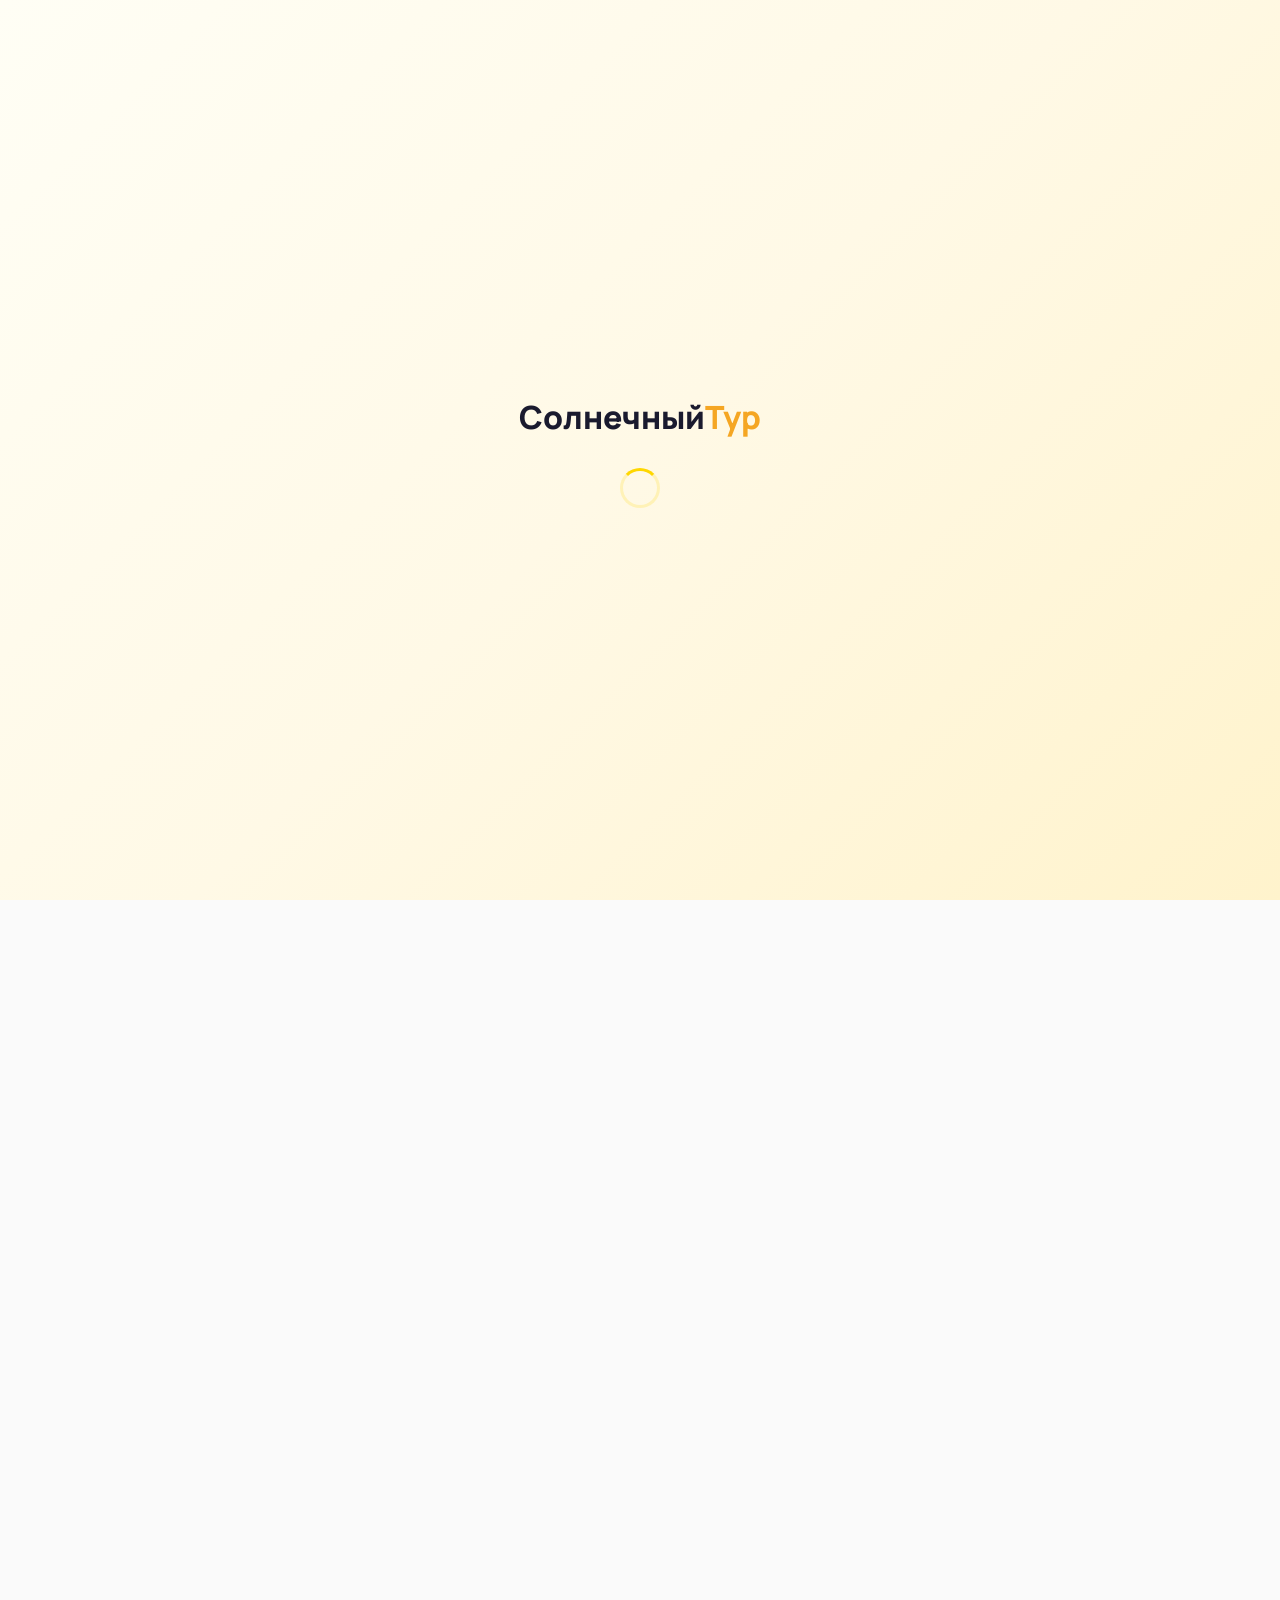
==== commit 62baa07f: "Fix: filled icons, scroll jump fix, one-way animations" ====
--- a/about.html
+++ b/about.html
@@ -203,19 +203,19 @@
   <!-- Bottom Mobile Navigation -->
   <nav class="bottom-nav">
     <a href="index.html" class="bottom-nav-item" data-page="home">
-      <svg class="bottom-nav-icon" viewBox="0 0 24 24" fill="none" stroke="currentColor" stroke-width="2" stroke-linecap="round" stroke-linejoin="round"><path d="M3 9l9-7 9 7v11a2 2 0 0 1-2 2H5a2 2 0 0 1-2-2z"/><polyline points="9 22 9 12 15 12 15 22"/></svg>
+      <svg class="bottom-nav-icon" viewBox="0 0 24 24" fill="currentColor"><path d="M10 20v-6h4v6h5v-8h3L12 3 2 12h3v8z"/></svg>
       <span class="bottom-nav-label">Главная</span>
     </a>
     <a href="catalog.html" class="bottom-nav-item" data-page="catalog">
-      <svg class="bottom-nav-icon" viewBox="0 0 24 24" fill="none" stroke="currentColor" stroke-width="2" stroke-linecap="round" stroke-linejoin="round"><circle cx="12" cy="12" r="10"/><line x1="2" y1="12" x2="22" y2="12"/><path d="M12 2a15.3 15.3 0 0 1 4 10 15.3 15.3 0 0 1-4 10 15.3 15.3 0 0 1-4-10 15.3 15.3 0 0 1 4-10z"/></svg>
+      <svg class="bottom-nav-icon" viewBox="0 0 24 24" fill="currentColor"><path d="M12 2C6.48 2 2 6.48 2 12s4.48 10 10 10 10-4.48 10-10S17.52 2 12 2zm-1 17.93c-3.95-.49-7-3.85-7-7.93 0-.62.08-1.21.21-1.79L9 15v1c0 1.1.9 2 2 2v1.93zm6.9-2.54c-.26-.81-1-1.39-1.9-1.39h-1v-3c0-.55-.45-1-1-1H8v-2h2c.55 0 1-.45 1-1V7h2c1.1 0 2-.9 2-2v-.41c2.93 1.19 5 4.06 5 7.41 0 2.08-.8 3.97-2.1 5.39z"/></svg>
       <span class="bottom-nav-label">Туры</span>
     </a>
     <a href="about.html" class="bottom-nav-item" data-page="about">
-      <svg class="bottom-nav-icon" viewBox="0 0 24 24" fill="none" stroke="currentColor" stroke-width="2" stroke-linecap="round" stroke-linejoin="round"><circle cx="12" cy="12" r="10"/><line x1="12" y1="16" x2="12" y2="12"/><line x1="12" y1="8" x2="12.01" y2="8"/></svg>
+      <svg class="bottom-nav-icon" viewBox="0 0 24 24" fill="currentColor"><path d="M12 2C6.48 2 2 6.48 2 12s4.48 10 10 10 10-4.48 10-10S17.52 2 12 2zm1 15h-2v-6h2v6zm0-8h-2V7h2v2z"/></svg>
       <span class="bottom-nav-label">О нас</span>
     </a>
     <a href="contacts.html" class="bottom-nav-item" data-page="contacts">
-      <svg class="bottom-nav-icon" viewBox="0 0 24 24" fill="none" stroke="currentColor" stroke-width="2" stroke-linecap="round" stroke-linejoin="round"><path d="M22 16.92v3a2 2 0 0 1-2.18 2 19.79 19.79 0 0 1-8.63-3.07 19.5 19.5 0 0 1-6-6 19.79 19.79 0 0 1-3.07-8.67A2 2 0 0 1 4.11 2h3a2 2 0 0 1 2 1.72 12.84 12.84 0 0 0 .7 2.81 2 2 0 0 1-.45 2.11L8.09 9.91a16 16 0 0 0 6 6l1.27-1.27a2 2 0 0 1 2.11-.45 12.84 12.84 0 0 0 2.81.7A2 2 0 0 1 22 16.92z"/></svg>
+      <svg class="bottom-nav-icon" viewBox="0 0 24 24" fill="currentColor"><path d="M6.62 10.79c1.44 2.83 3.76 5.14 6.59 6.59l2.2-2.2c.27-.27.67-.36 1.02-.24 1.12.37 2.33.57 3.57.57.55 0 1 .45 1 1V20c0 .55-.45 1-1 1-9.39 0-17-7.61-17-17 0-.55.45-1 1-1h3.5c.55 0 1 .45 1 1 0 1.25.2 2.45.57 3.57.11.35.03.74-.25 1.02l-2.2 2.2z"/></svg>
       <span class="bottom-nav-label">Контакты</span>
     </a>
   </nav>
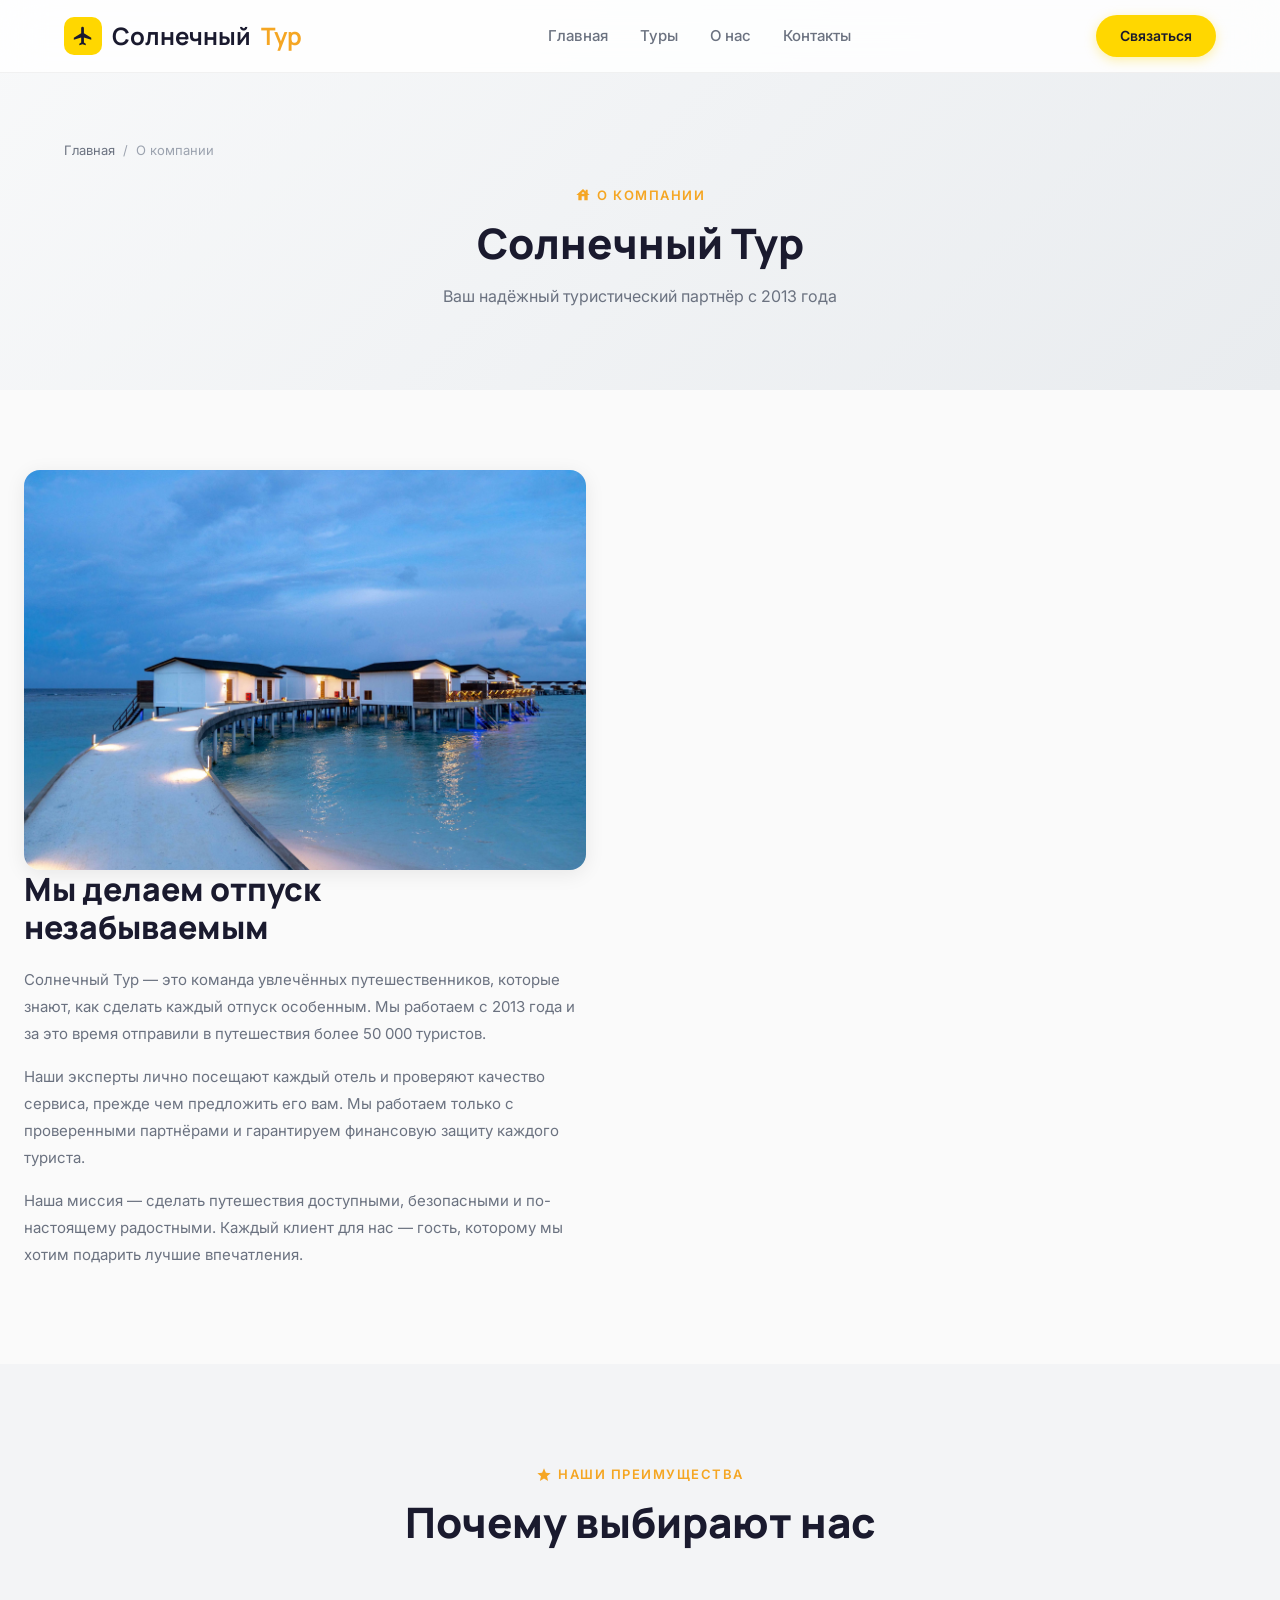
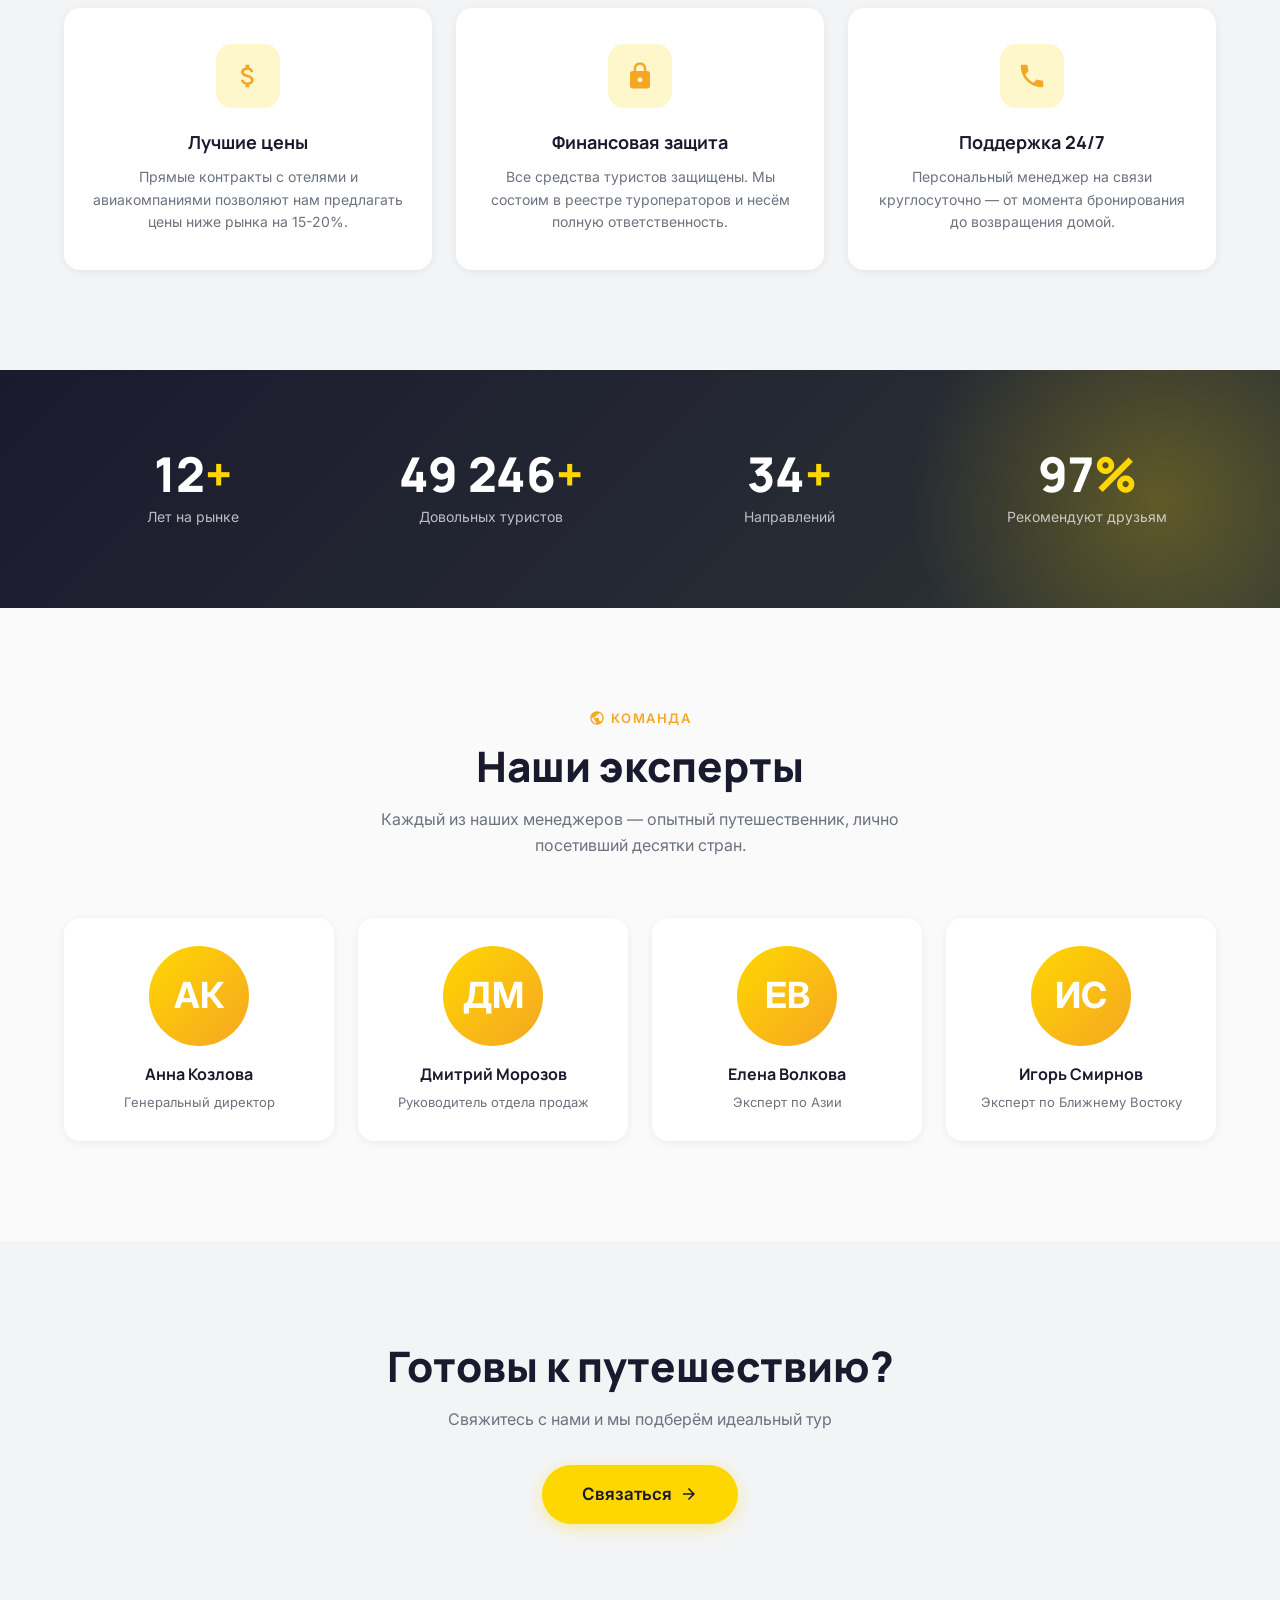
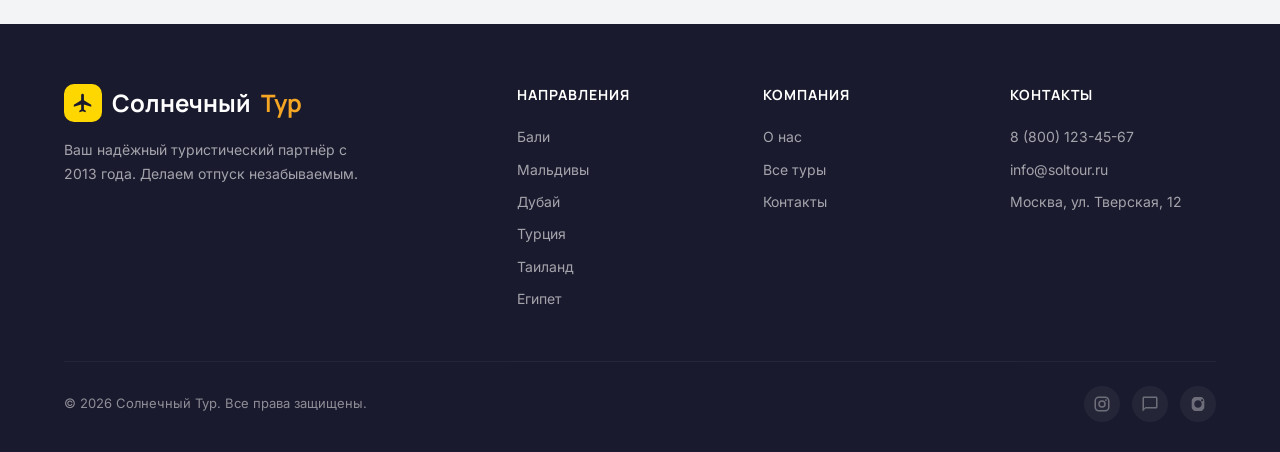
==== commit 72a1893e: "fix: add preloader fallback + cache buster for reliable loading" ====
--- a/about.html
+++ b/about.html
@@ -8,7 +8,7 @@
   <link rel="preconnect" href="https://fonts.googleapis.com">
   <link rel="preconnect" href="https://fonts.gstatic.com" crossorigin>
   <link href="https://fonts.googleapis.com/css2?family=Inter:wght@400;500;600;700&family=Manrope:wght@600;700;800&display=swap" rel="stylesheet">
-  <link rel="stylesheet" href="styles/style.css">
+  <link rel="stylesheet" href="styles/style.css?v=2">
 </head>
 <body class="loading">
 
@@ -220,6 +220,7 @@
     </a>
   </nav>
 
-  <script src="javascript/main.js"></script>
+  <script>/* Preloader fallback — remove after 4s even if JS fails */setTimeout(function(){var p=document.getElementById("preloader");if(p){p.classList.add("hide");document.body.classList.remove("loading");setTimeout(function(){p.remove()},500)}},4000)</script>
+  <script src="javascript/main.js?v=2"></script>
 </body>
 </html>
--- a/styles/style.css
+++ b/styles/style.css
@@ -1094,7 +1094,7 @@
   transition: opacity 0.5s ease;
 }
 .preloader.hide { opacity: 0; pointer-events: none; }
-body.loading { overflow: hidden !important; position: fixed; width: 100%; height: 100%; }
+body.loading { overflow: hidden !important; }
 .preloader-logo {
   font-family: var(--font-heading);
   font-size: 32px;
